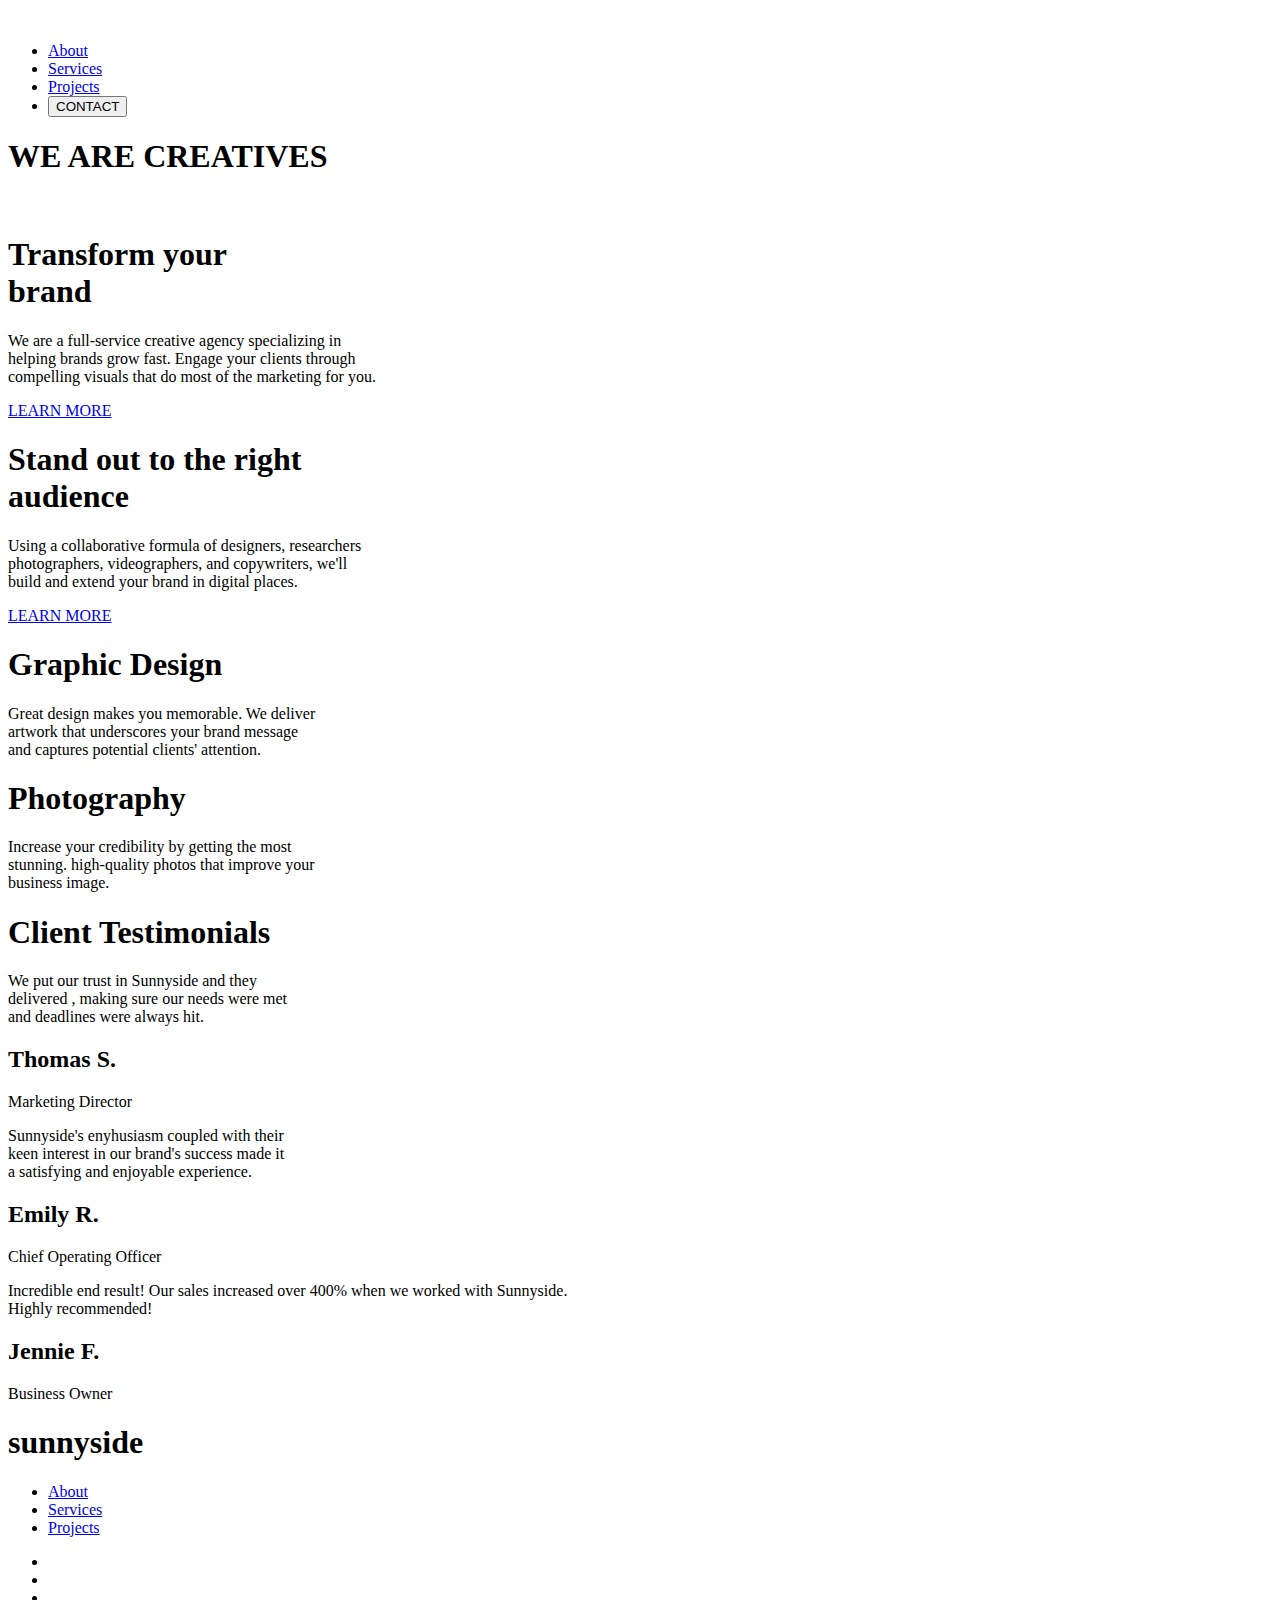
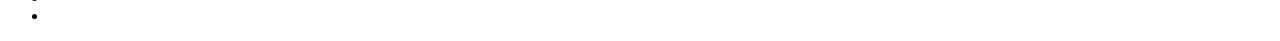
==== public/index.html @ 3454a37b "sunnyside" ====
<!DOCTYPE html>
<html lang="en">
<head>
    <meta charset="UTF-8">
    <link rel='stylesheet' href='/css/sunnyside.css'>
    <meta http-equiv="X-UA-Compatible" content="IE=edge">
    <meta name="viewport" content="width=device-width, initial-scale=1.0">
    <link rel="preconnect" href="https://fonts.googleapis.com">
    <link rel="preconnect" href="https://fonts.gstatic.com" crossorigin>
    <link href="https://fonts.googleapis.com/css2?family=Prompt:ital,wght@0,200;0,300;0,400;0,500;0,600;0,700;1,100;1,300;1,600&display=swap" rel="stylesheet">
    <title>sunnyside</title>
</head>
<body>
    <section class="section-1">
    <header class="header-sec1">
        <a href="#home" class="logo"><img src="/img/projects-img/logo.svg" alt=""></a>
        <nav>
            <ul>
                <li><a href="#about">About</a></li>
                <li><a href="#services">Services</a></li>
                <li><a href="#projects">Projects</a></li>
                <li><button>CONTACT</button></li>
            </ul>
        </nav>
    </header>
    <div class="info-sec1">
        <h1>WE ARE CREATIVES</h1>
        <img src="/img/projects-img/sunnyside/icon-arrow-down.svg" alt="">
    </div>
    </section>
    <section class="about">
        <div id="about" class="grid-container">
            <div class="grid-item item1">
                <h1>Transform your <br>brand</h1>
                <p>We are a full-service creative agency specializing in <br>
                helping brands grow fast. Engage your clients through <br>
                compelling visuals that do most of the marketing for you.</p>
                <a href="#">LEARN MORE</a>
            </div>
            <div class="grid-item item2">
               
            </div>
            <div class="grid-item item3">
                
            </div>
            <div class="grid-item item4">
                <h1>Stand out to the right <br>audience</h1>
                <p>Using a collaborative formula of designers, researchers <br>
                photographers, videographers, and copywriters, we'll<br>
                build and extend your brand in digital places.</p>
                <a href="#">LEARN MORE</a>
            </div>
            <div class="grid-item item5">
                <h1>Graphic Design</h1>
                <p>Great design makes you memorable. We deliver <br>
                artwork that underscores your brand message <br>
                and captures potential clients' attention.</p>
            </div>
            <div class="grid-item item6">
                <h1>Photography</h1>
                <p>Increase your credibility by getting the most <br>
                stunning. high-quality photos that improve your <br>
                business image.</p>
            </div>
        </div>
    </section>
    <section class="Testimonials">
        <h1>Client Testimonials</h1>
        <div class="clients">
            <div class="client-1">
                <div >
                    <div class="client-picture-1"></div>
                    <p>We put our trust in Sunnyside and they <br> delivered
                    , making sure our needs were met <br> and deadlines were always hit.</p>
                    <h2>Thomas S.</h2>
                    <span>Marketing Director</span>
                </div>
            </div>
            <div class="client-2">
                <div>
                    <div class="client-picture-2"></div>
                    <p>Sunnyside's enyhusiasm coupled with their <br> keen interest in our brand's success 
                    made it <br> a satisfying and enjoyable experience.</p>
                    <h2>Emily R.</h2>
                    <span>Chief Operating Officer</span>
                </div>
            </div>
            <div class="client-3">
                <div>
                    <div class="client-picture-3"></div>
                    <p>Incredible end result! Our sales increased over 400% when we worked with Sunnyside. <br>
                    Highly recommended!</p>
                    <h2>Jennie F.</h2>
                    <span>Business Owner</span>
                </div>
            </div>
        </div>
    </section>
    <div class="footer">
        <div class="end-page-img">
            <div class="end-img1"></div>
            <div class="end-img2"></div>
            <div class="end-img3"></div>
            <div class="end-img4"></div>
        </div>
    </div>
    <footer>
        <h1>sunnyside</h1>
        <nav>
            <ul>
                <li><a href="#about">About</a></li>
                <li><a href="#services">Services</a></li>
                <li><a href="#projects">Projects</a></li>
            </ul>
        </nav>
        <nav id="icons-footer">
            <ul>
                <li><a href="facebook.com"><img src="/img/projects-img/sunnyside/icon-facebook.svg" alt=""></a></li>
                <li><a href="facebook.com"><img src="/img/projects-img/sunnyside/icon-instagram.svg" alt=""></a></li>
                <li><a href="facebook.com"><img src="/img/projects-img/sunnyside/icon-twitter.svg" alt=""></a></li>
                <li><a href="facebook.com"><img src="/img/projects-img/sunnyside/icon-pinterest.svg" alt=""></a></li>
            </ul>
        </nav>
    </footer>
</body>
</html>
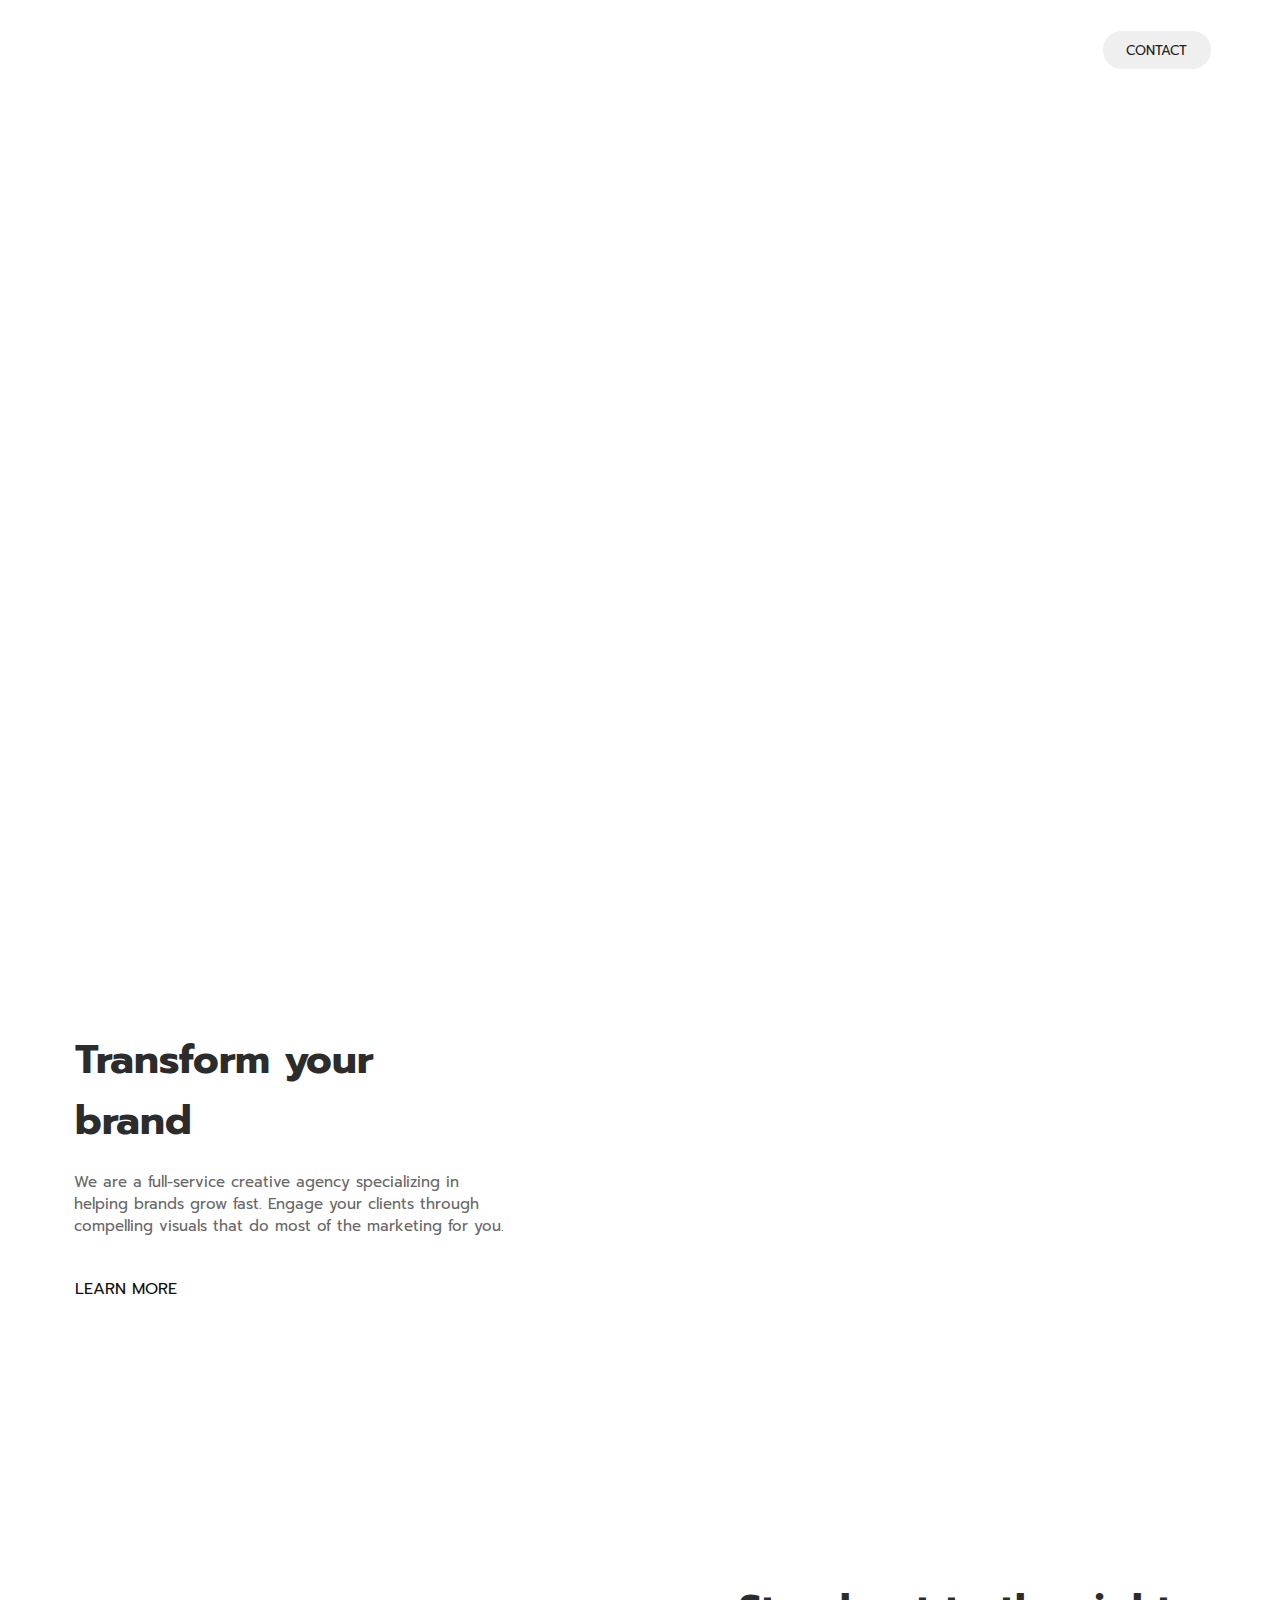
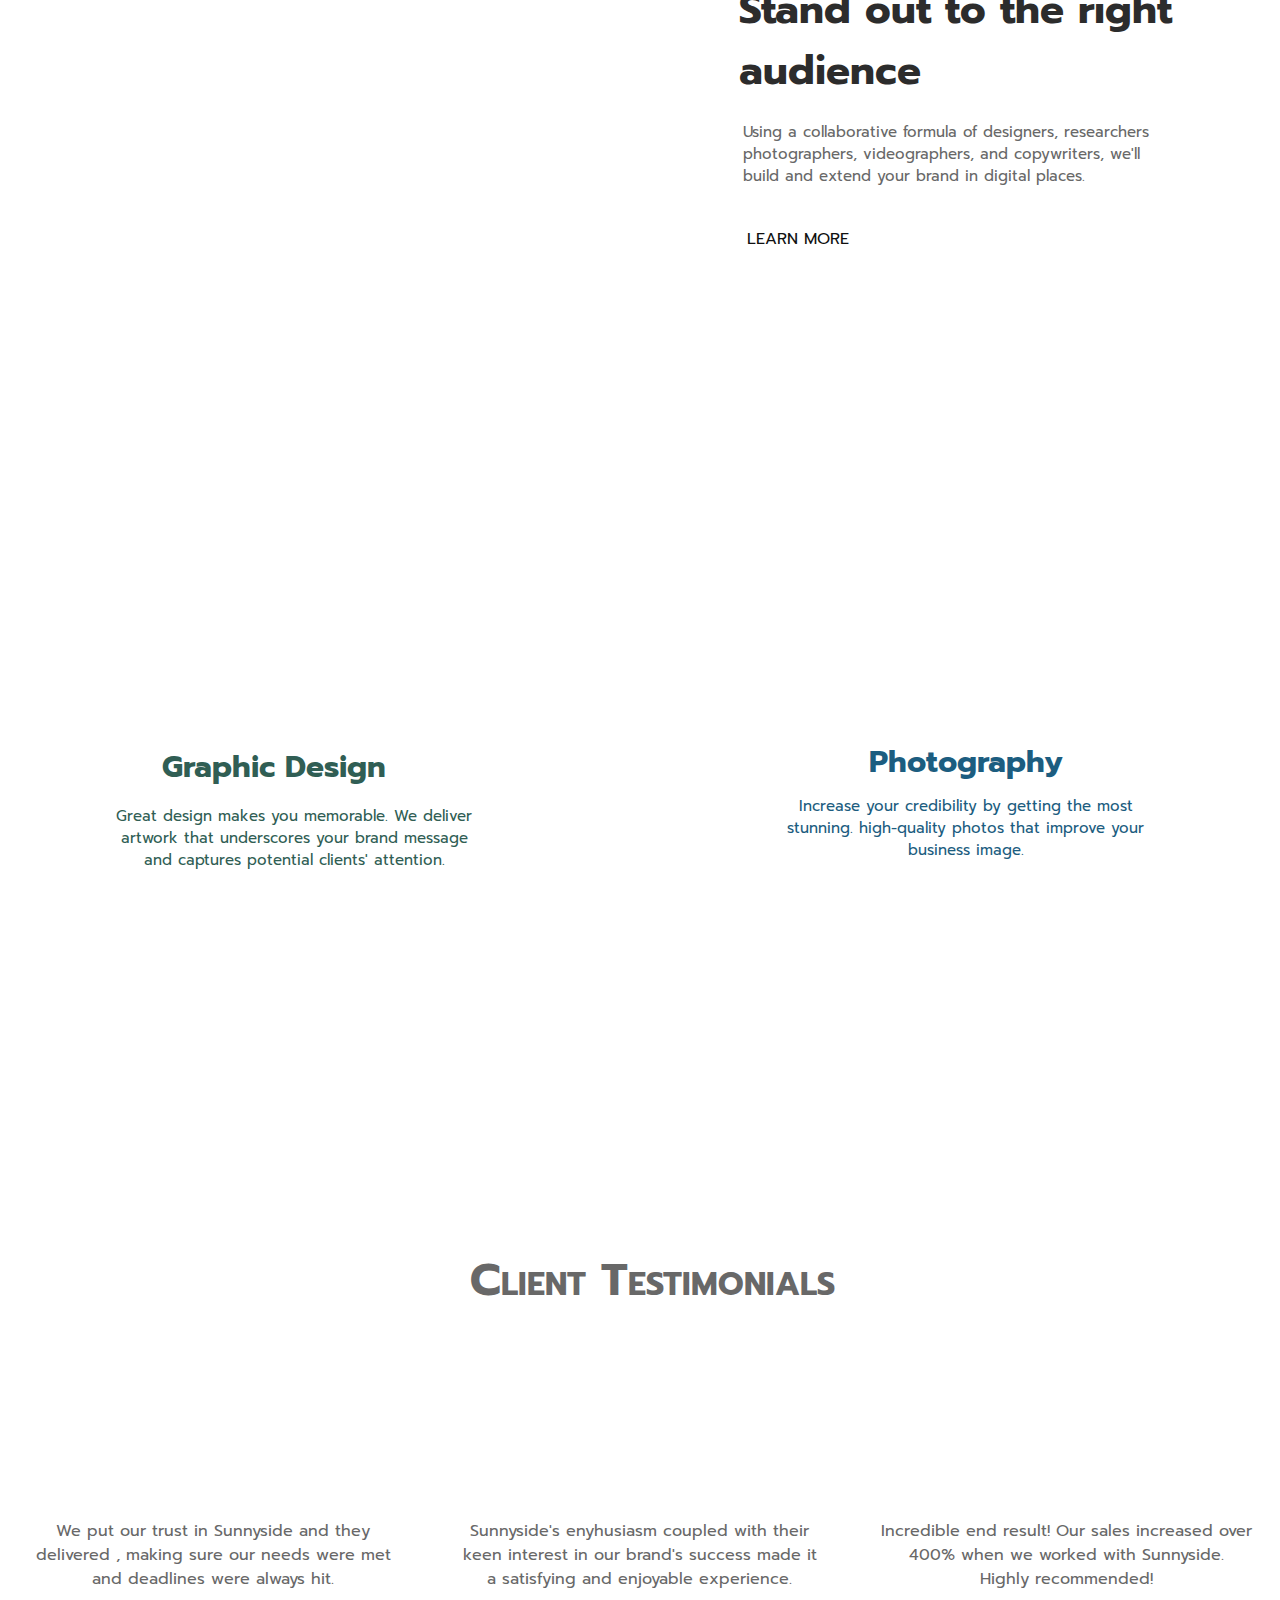
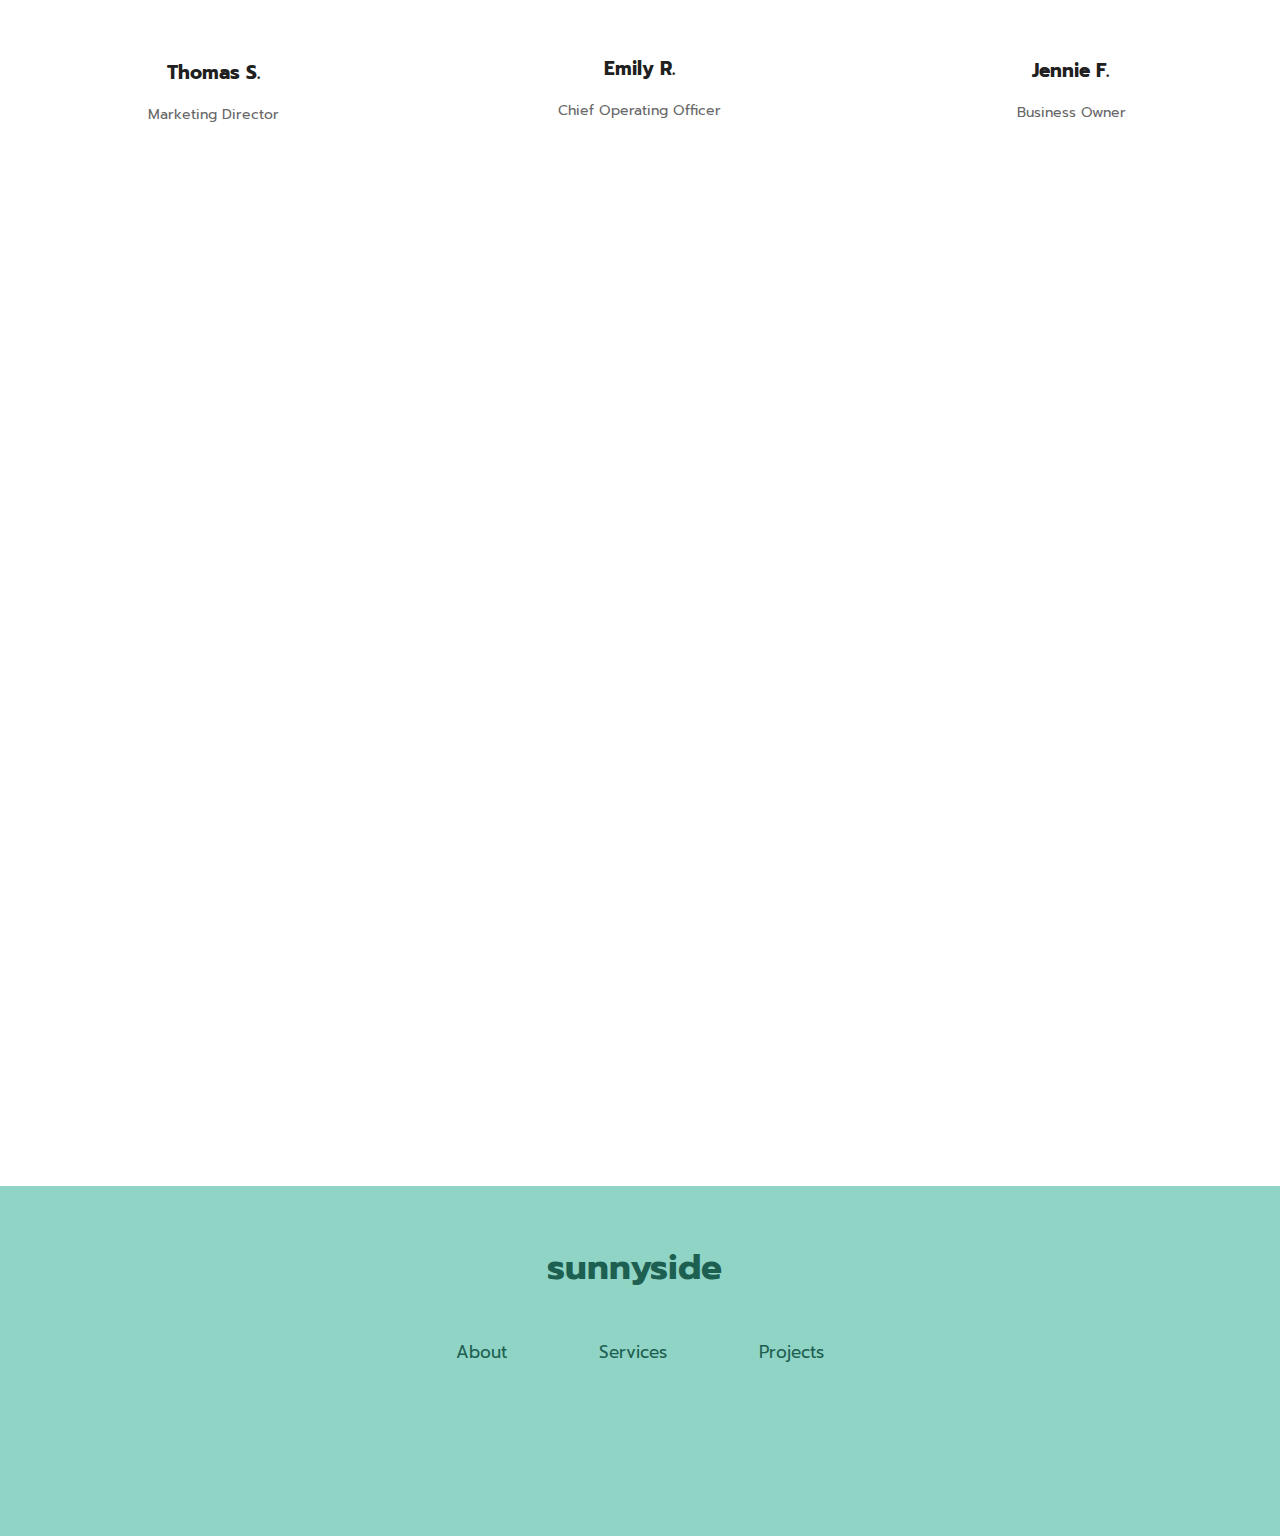
==== commit 7a3e1240: "sunnyside" ====
--- a/public/index.html
+++ b/public/index.html
@@ -1,8 +1,8 @@
 <!DOCTYPE html>
-<html lang="en">
+<html lang="pt-br">
 <head>
     <meta charset="UTF-8">
-    <link rel='stylesheet' href='/css/sunnyside.css'>
+    <link rel='stylesheet' href='style.css'>
     <meta http-equiv="X-UA-Compatible" content="IE=edge">
     <meta name="viewport" content="width=device-width, initial-scale=1.0">
     <link rel="preconnect" href="https://fonts.googleapis.com">
--- a/public/style.css
+++ b/public/style.css
@@ -0,0 +1,522 @@
+* {
+    margin: 0 auto;
+    padding: 0 auto;
+    box-sizing: border-box; 
+    font-family: "Prompt",sans-serif;
+}
+
+.section-1 {
+    width: 100%;
+    height: 100vh;
+
+    background-image: url("/img/projects-img/sunnyside/image-header.jpg");
+    background-size: cover;
+    background-repeat: no-repeat;
+
+}
+
+.header-sec1 .logo {
+    position: relative;
+    right: 165px;
+    
+}
+
+.header-sec1 {
+    width: 100%;
+    height: 100px;
+
+    position: relative;
+    display: flex;
+    align-items: center;
+    justify-content: space-evenly;
+}
+
+.header-sec1 ul {
+    position: relative;
+    left: 130px;
+
+    display: flex;
+    align-items: center;
+    justify-content: center;
+
+    
+    list-style: none;
+}
+
+.header-sec1 ul li a{
+    position: relative;
+    display: flex;
+    align-items: center;
+    justify-content: center;
+
+    margin-right: 50px;
+
+    text-decoration: none;
+    color: #fff;
+    font-size: 17px;
+    font-weight: 500;
+}
+
+.header-sec1 button {
+    color: #202020;
+
+
+    width: 110px;
+    height: 40px;
+
+    
+    border:  solid 0.5mm #fff;
+    border-radius: 50px;
+}
+
+.info-sec1 {
+    width: 600px;
+    position: relative;
+    
+    display: flex;
+    flex-direction: column;
+    align-items: center;
+}
+
+.info-sec1 h1 {
+    width: 600px;
+
+    position: relative;
+    top: 70px;
+    left: 20px;    
+    font-style: italic;
+    font-size: 57px;
+    color: #fff;
+}
+
+.info-sec1 img {
+    position: relative;
+    top: 140px;
+    
+}
+
+.about {
+    width: 100%;
+    height: 100vh;
+}
+
+.grid-container {
+    
+    display: grid;
+    justify-content: center;
+    grid-gap: 0;
+    grid-template-columns: 1fr 1fr ;
+    grid-template-rows: 1fr 1fr 1fr;
+   
+}
+
+.item1 {
+    display: flex;
+    align-items: center;
+    justify-content: center;
+    flex-direction: column;
+}
+
+.item1 h1 {
+    font-weight: bold;
+    font-size: 40px;
+    color: rgb(44, 44, 44);
+    position: relative;
+    right: 80px;
+    bottom: 40px;
+}
+
+.item1 p {
+    color: rgb(104, 104, 104);
+    position: relative;
+    font-size: 15px;
+    right: 15px;
+    bottom: 20px;
+}
+
+.item1 a {
+    position: relative;
+    right: 178px;
+    top: 20px;
+    color: rgb(17, 17, 17);
+    text-decoration: none;
+}
+
+.item4 {
+    display: flex;
+    align-items: center;
+    justify-content: center;
+    flex-direction: column;
+}
+
+.item4 {
+    display: flex;
+    align-items: center;
+    justify-content: center;
+    flex-direction: column;
+}
+
+.item4 h1 {
+    font-weight: bold;
+    font-size: 40px;
+    color: rgb(44, 44, 44);
+    position: relative;
+    right: 20px;
+    bottom: 40px;
+}
+
+.item4 p {
+    color: rgb(104, 104, 104);
+    position: relative;
+    font-size: 15px;
+    right: 30px;
+    bottom: 20px;
+}
+
+.item4 a {
+    position: relative;
+    right: 178px;
+    top: 20px;
+    color: rgb(17, 17, 17);
+    text-decoration: none;
+}
+
+
+
+.item2 {
+   width: 670px;
+   height: 550px;
+   background-image: url("/img/projects-img/sunnyside/image-stand-out.jpg");
+   background-size: cover;
+   background-repeat: no-repeat;
+}
+
+.item3 {
+    width: 671px;
+    height: 550px;
+    background-image: url("/img/projects-img/sunnyside/image-transform.jpg");
+    background-size: cover;
+    background-repeat: no-repeat;
+}
+
+.item5 {
+    width: 671px;
+    height: 550px;
+    background-image: url("/img/projects-img/sunnyside/image-graphic-design.jpg");
+    background-size: cover;
+    background-repeat: no-repeat;
+}
+
+.item5 {
+    display: flex;
+    align-items: center;
+    justify-content: center;
+    flex-direction: column;
+}
+
+.item5 h1 {
+    font-weight: bold;
+    font-size: 30px;
+    color: #305e54;
+    position: relative;
+    right: 30px;
+    top: 125px;
+}
+
+.item5 p {
+    color: #305e54;
+    position: relative;
+    right: 10px;
+    top: 140px;
+    font-size: 15px;
+    text-align:center;
+
+}
+
+
+.item6 {
+    width: 672px;
+    height: 550px;
+    background-image: url("/img/projects-img/sunnyside/image-photography.jpg");
+    background-size: cover;
+    background-repeat: no-repeat;
+}
+
+.item6 {
+    display: flex;
+    align-items: center;
+    justify-content: center;
+    flex-direction: column;
+}
+
+.item6 h1 {
+    font-weight: bold;
+    font-size: 30px;
+    color:#1c5d80;
+    position: relative;
+    right: 10px;
+    top: 120px;
+}
+
+.item6 p {
+    color: #1c5d80;
+    position: relative;
+    right: 10px;
+    top: 130px;
+    font-size: 15px;
+    text-align:center;
+}
+
+.Testimonials {
+    position: relative;
+    top: 986px;
+    width: 100%;
+    height: 100vh;
+}
+
+.Testimonials h1 {
+    position: relative;
+    top: 60px;
+    left: 50px;
+    width: 440px;
+
+    color: rgb(104, 104, 104);
+    font-size: 45px;
+    font-variant: small-caps;
+}
+
+.clients {
+    display: flex;
+    align-items: center;
+    justify-content: center;
+    flex-direction: row;
+    
+    max-width: 1343px;
+}
+.client-1, .client-2, .client-3 {
+    position: relative;
+    top: 105px;
+    width: 400px;
+    height: 500px;
+    
+}
+
+
+.client-picture-1 {
+    background-image: url(/img/projects-img/sunnyside/image-thomas.jpg);
+    background-size: cover;
+    border-radius: 50px;
+    width: 100px;
+    height: 100px;
+    margin-bottom: 60px;
+}
+
+.client-picture-2 {
+    background-image: url(/img/projects-img/sunnyside/image-emily.jpg);
+    background-size: cover;
+    border-radius: 50px;
+    width: 100px;
+    height: 100px;
+    margin-bottom: 60px;
+}
+
+.client-picture-3 {
+    background-image: url(/img/projects-img/sunnyside/image-jennie.jpg);
+    background-size: cover;
+    border-radius: 50px;
+    width: 100px;
+    height: 100px;
+    margin-bottom: 60px;
+}
+
+.client-1 h2 {
+    position: relative;
+    top: 67px;
+    
+
+    font-size: 19px;
+    color: #202020 ;
+
+}
+
+.client-2 h2 {
+    position: relative;
+    top: 63px;
+    
+
+    font-size: 19px;
+    color: #202020 ;
+
+}
+
+.client-3 h2 {
+    position: relative;
+    top: 65px;
+    left: 15px;
+    max-width: 100px;
+
+    font-size: 19px;
+    color: #202020 ;
+}
+
+.client-1 span {
+    position: relative;
+    top: 82px;
+    
+
+    font-size: 14px;
+    color: rgb(104, 104, 104);
+
+
+}
+
+.client-2 span {
+    position: relative;
+    top: 78px;
+    
+
+    font-size: 14px;
+    color: rgb(104, 104, 104);
+
+
+}
+
+.client-3 span {
+    position: relative;
+    top: 80px;
+    left: 150px;
+
+    font-size: 14px;
+    color: rgb(104, 104, 104);
+
+}
+
+.client-1, .client-2,.client-3 p {
+    text-align:center;
+    color: rgb(104, 104, 104);
+
+}
+
+.footer {
+    width: 100%;
+    height: 100vh;
+
+    display: flex;
+    align-items: center;
+    justify-content: center;
+}
+
+.end-page-img {
+    position: relative;
+    top: 950px;
+    width: 100%;
+    height: 300px;
+    display: flex;
+    align-items: center;
+    justify-content: center;
+}
+
+.end-img1 {
+    position: relative;
+    bottom: 7px;
+   
+    width: 355px;
+    height: 450px;
+    background-image: url(/img/projects-img/sunnyside/image-gallery-milkbottles.jpg);
+    background-size: 100%;
+    background-repeat: no-repeat;
+
+}
+
+.end-img2 {
+    position: relative;
+    bottom: 7px;
+    
+    width: 355px;
+    height: 450px;
+    background-image: url(/img/projects-img/sunnyside/image-gallery-orange.jpg);
+    background-size: 100%;
+    background-repeat: no-repeat;
+
+}
+
+.end-img3 {
+    position: relative;
+    bottom: 7px;
+    
+    width: 355px;
+    height: 450px;
+    background-image: url(/img/projects-img/sunnyside/image-gallery-cone.jpg);
+    background-size: 100%;
+    background-repeat: no-repeat;
+
+}
+
+.end-img4 {
+    position: relative;
+    bottom: 7px;
+    
+    width: 355px;
+    height: 450px;
+    background-image: url(/img/projects-img/sunnyside/image-gallery-sugarcubes.jpg);
+    background-size: 100%;
+    background-repeat: no-repeat;
+
+}
+
+footer {
+    width: 100%;
+    height: 350px;
+    position: relative; 
+    top: 786px;
+
+    background-color: #90d4c5;
+    
+}
+
+footer h1 {
+    width: 200px;
+    position: relative;
+    left: 7px;
+    top: 55px;
+
+    font-size: 35px;
+    color: #1d5f51;
+}
+
+footer ul {
+    position: relative;
+    top: 100px;
+    right: 20px;
+    width: 500px;
+    
+    display: flex;
+    align-items: center;
+    justify-content: center;
+    
+    list-style: none;
+}
+
+
+
+footer ul li a{
+    position: relative;
+    
+    display: flex;
+    align-items: center;
+    justify-content: center;
+
+   
+
+    text-decoration: none;
+    color: #1d5f51;
+    font-size: 17px;
+    
+}
+
+#icons-footer ul{
+    position: relative;
+    top: 195px;
+    
+    width: 250px;
+}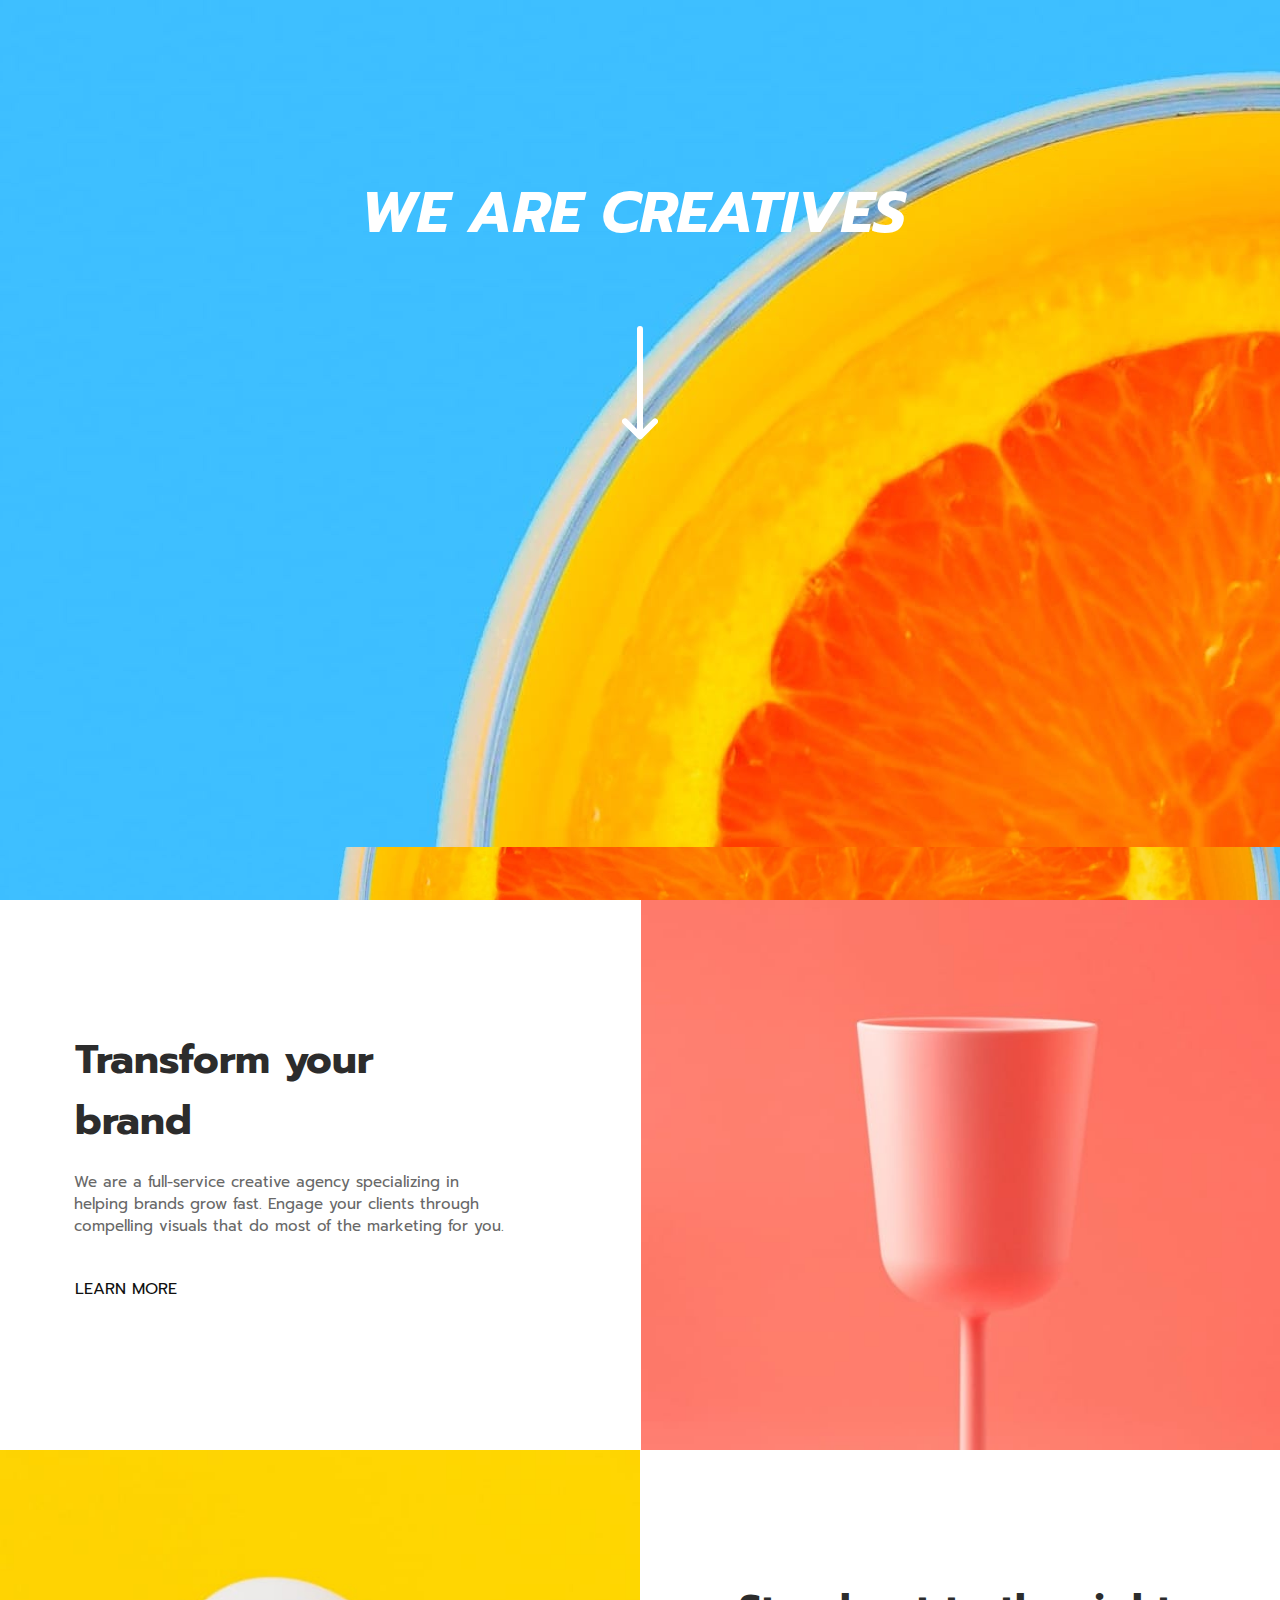
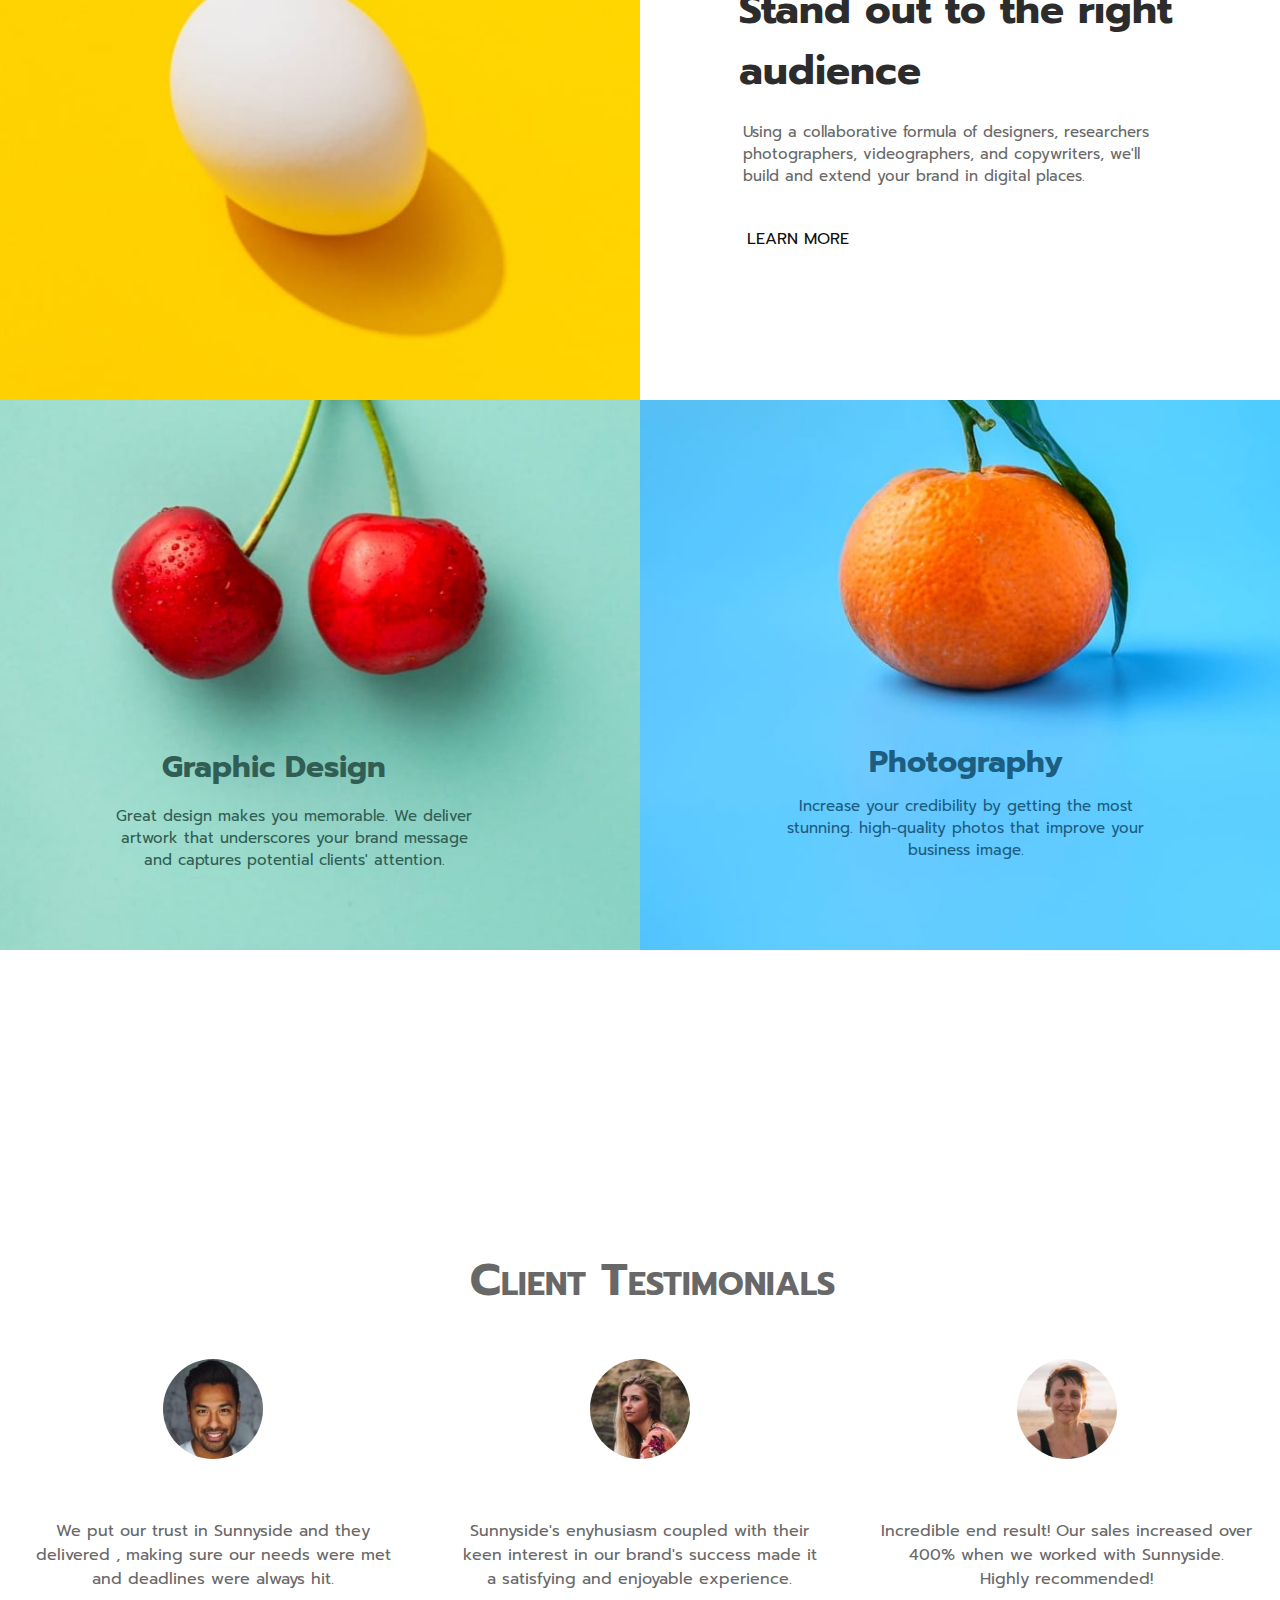
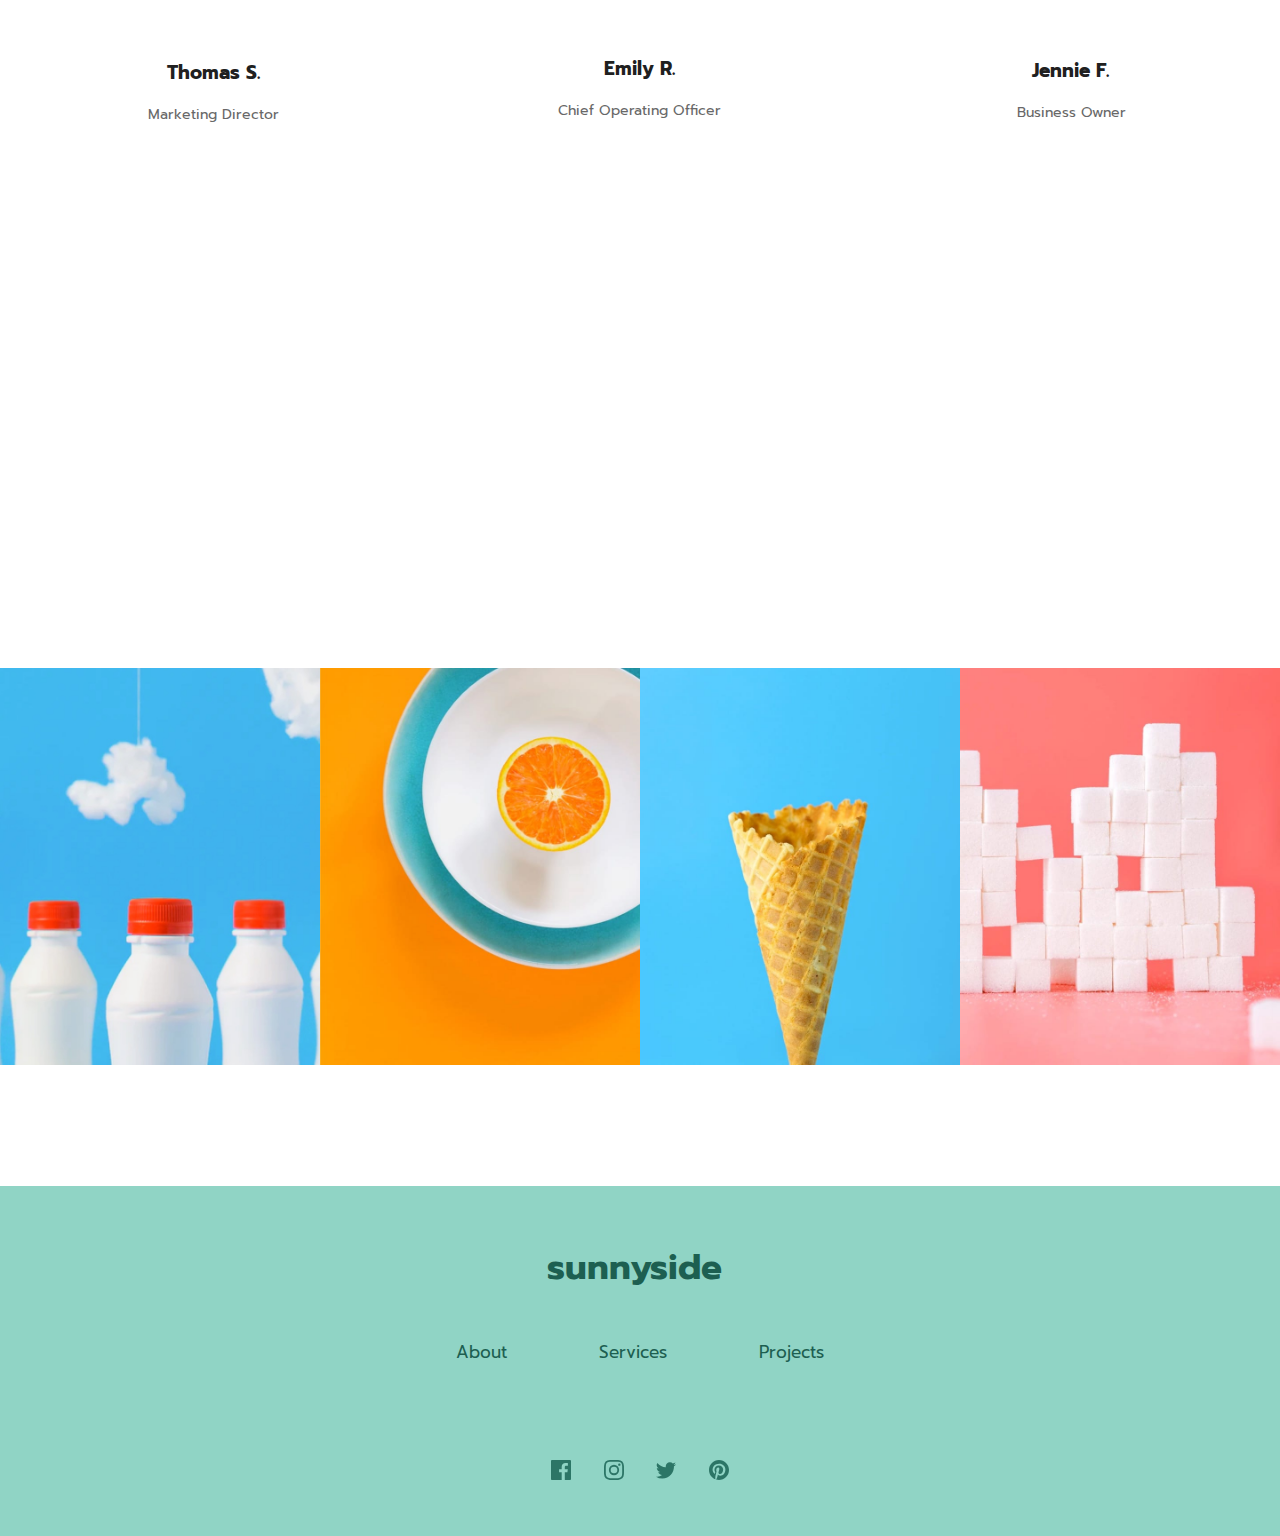
==== commit 689b24f4: "sunnyside" ====
--- a/public/index.html
+++ b/public/index.html
@@ -2,7 +2,7 @@
 <html lang="pt-br">
 <head>
     <meta charset="UTF-8">
-    <link rel='stylesheet' href='style.css'>
+    <link rel='stylesheet' href='./style.css'>
     <meta http-equiv="X-UA-Compatible" content="IE=edge">
     <meta name="viewport" content="width=device-width, initial-scale=1.0">
     <link rel="preconnect" href="https://fonts.googleapis.com">
@@ -13,7 +13,7 @@
 <body>
     <section class="section-1">
     <header class="header-sec1">
-        <a href="#home" class="logo"><img src="/img/projects-img/logo.svg" alt=""></a>
+        <a href="#home" class="logo"><img src="./images/image-header.jpg" alt=""></a>
         <nav>
             <ul>
                 <li><a href="#about">About</a></li>
@@ -25,7 +25,7 @@
     </header>
     <div class="info-sec1">
         <h1>WE ARE CREATIVES</h1>
-        <img src="/img/projects-img/sunnyside/icon-arrow-down.svg" alt="">
+        <img src="./images/icon-arrow-down.svg" alt="">
     </div>
     </section>
     <section class="about">
@@ -115,10 +115,10 @@
         </nav>
         <nav id="icons-footer">
             <ul>
-                <li><a href="facebook.com"><img src="/img/projects-img/sunnyside/icon-facebook.svg" alt=""></a></li>
-                <li><a href="facebook.com"><img src="/img/projects-img/sunnyside/icon-instagram.svg" alt=""></a></li>
-                <li><a href="facebook.com"><img src="/img/projects-img/sunnyside/icon-twitter.svg" alt=""></a></li>
-                <li><a href="facebook.com"><img src="/img/projects-img/sunnyside/icon-pinterest.svg" alt=""></a></li>
+                <li><a href="facebook.com"><img src="./images/icon-facebook.svg" alt=""></a></li>
+                <li><a href="facebook.com"><img src="./images/icon-instagram.svg" alt=""></a></li>
+                <li><a href="facebook.com"><img src="./images/icon-twitter.svg" alt=""></a></li>
+                <li><a href="facebook.com"><img src="./images/icon-pinterest.svg" alt=""></a></li>
             </ul>
         </nav>
     </footer>
--- a/public/style.css
+++ b/public/style.css
@@ -9,7 +9,7 @@
     width: 100%;
     height: 100vh;
 
-    background-image: url("/img/projects-img/sunnyside/image-header.jpg");
+    background-image: url("./images/image-header.jpg");
     background-size: cover;
     background-repeat: no-repeat;
 
@@ -186,7 +186,7 @@
 .item2 {
    width: 670px;
    height: 550px;
-   background-image: url("/img/projects-img/sunnyside/image-stand-out.jpg");
+   background-image: url("./images/image-stand-out.jpg");
    background-size: cover;
    background-repeat: no-repeat;
 }
@@ -194,7 +194,7 @@
 .item3 {
     width: 671px;
     height: 550px;
-    background-image: url("/img/projects-img/sunnyside/image-transform.jpg");
+    background-image: url("./images/image-transform.jpg");
     background-size: cover;
     background-repeat: no-repeat;
 }
@@ -202,7 +202,7 @@
 .item5 {
     width: 671px;
     height: 550px;
-    background-image: url("/img/projects-img/sunnyside/image-graphic-design.jpg");
+    background-image: url("./images/image-graphic-design.jpg");
     background-size: cover;
     background-repeat: no-repeat;
 }
@@ -237,7 +237,7 @@
 .item6 {
     width: 672px;
     height: 550px;
-    background-image: url("/img/projects-img/sunnyside/image-photography.jpg");
+    background-image: url("./images/image-photography.jpg");
     background-size: cover;
     background-repeat: no-repeat;
 }
@@ -303,7 +303,7 @@
 
 
 .client-picture-1 {
-    background-image: url(/img/projects-img/sunnyside/image-thomas.jpg);
+    background-image: url(./images/image-thomas.jpg);
     background-size: cover;
     border-radius: 50px;
     width: 100px;
@@ -312,7 +312,7 @@
 }
 
 .client-picture-2 {
-    background-image: url(/img/projects-img/sunnyside/image-emily.jpg);
+    background-image: url(./images/image-emily.jpg);
     background-size: cover;
     border-radius: 50px;
     width: 100px;
@@ -321,7 +321,7 @@
 }
 
 .client-picture-3 {
-    background-image: url(/img/projects-img/sunnyside/image-jennie.jpg);
+    background-image: url(./images/image-jennie.jpg);
     background-size: cover;
     border-radius: 50px;
     width: 100px;
@@ -422,7 +422,7 @@
    
     width: 355px;
     height: 450px;
-    background-image: url(/img/projects-img/sunnyside/image-gallery-milkbottles.jpg);
+    background-image: url(./images/image-gallery-milkbottles.jpg);
     background-size: 100%;
     background-repeat: no-repeat;
 
@@ -434,7 +434,7 @@
     
     width: 355px;
     height: 450px;
-    background-image: url(/img/projects-img/sunnyside/image-gallery-orange.jpg);
+    background-image: url(./images/image-gallery-orange.jpg);
     background-size: 100%;
     background-repeat: no-repeat;
 
@@ -446,7 +446,7 @@
     
     width: 355px;
     height: 450px;
-    background-image: url(/img/projects-img/sunnyside/image-gallery-cone.jpg);
+    background-image: url(./images/image-gallery-cone.jpg);
     background-size: 100%;
     background-repeat: no-repeat;
 
@@ -458,7 +458,7 @@
     
     width: 355px;
     height: 450px;
-    background-image: url(/img/projects-img/sunnyside/image-gallery-sugarcubes.jpg);
+    background-image: url(./images/image-gallery-sugarcubes.jpg);
     background-size: 100%;
     background-repeat: no-repeat;
 
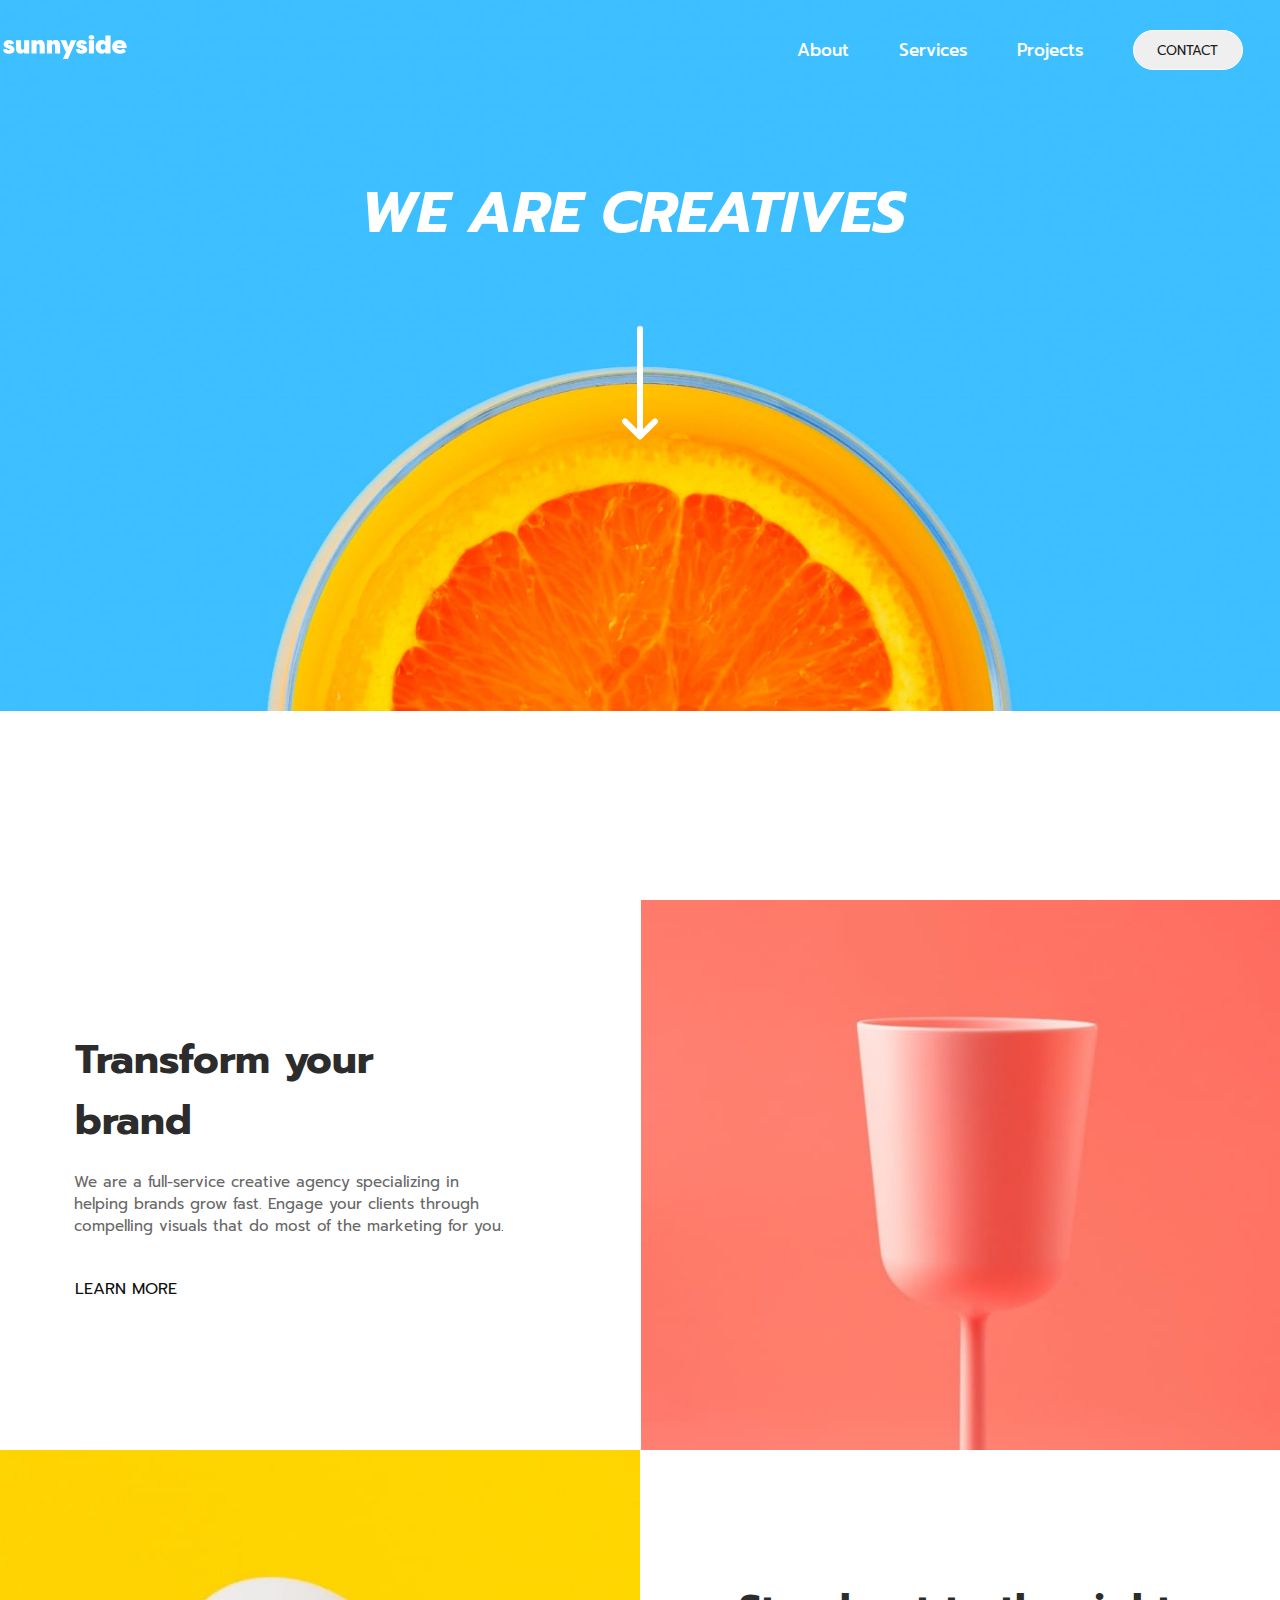
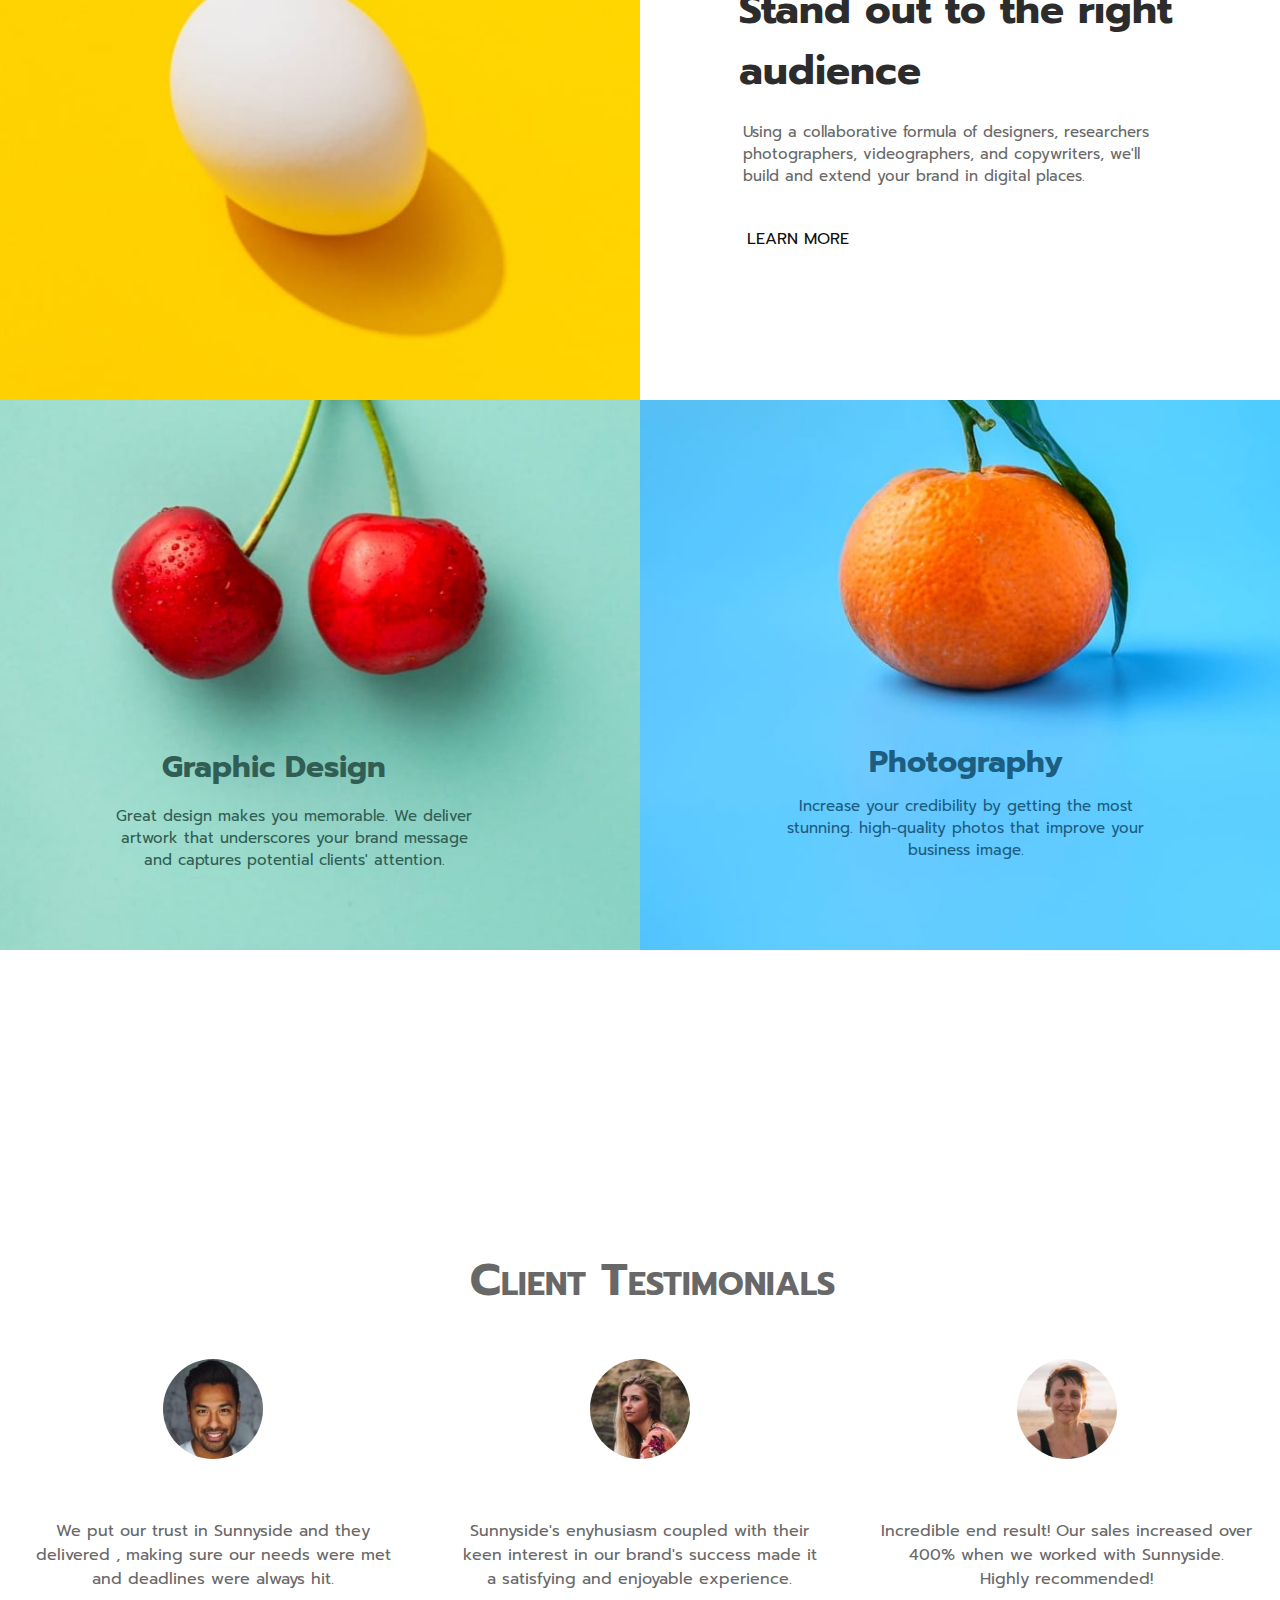
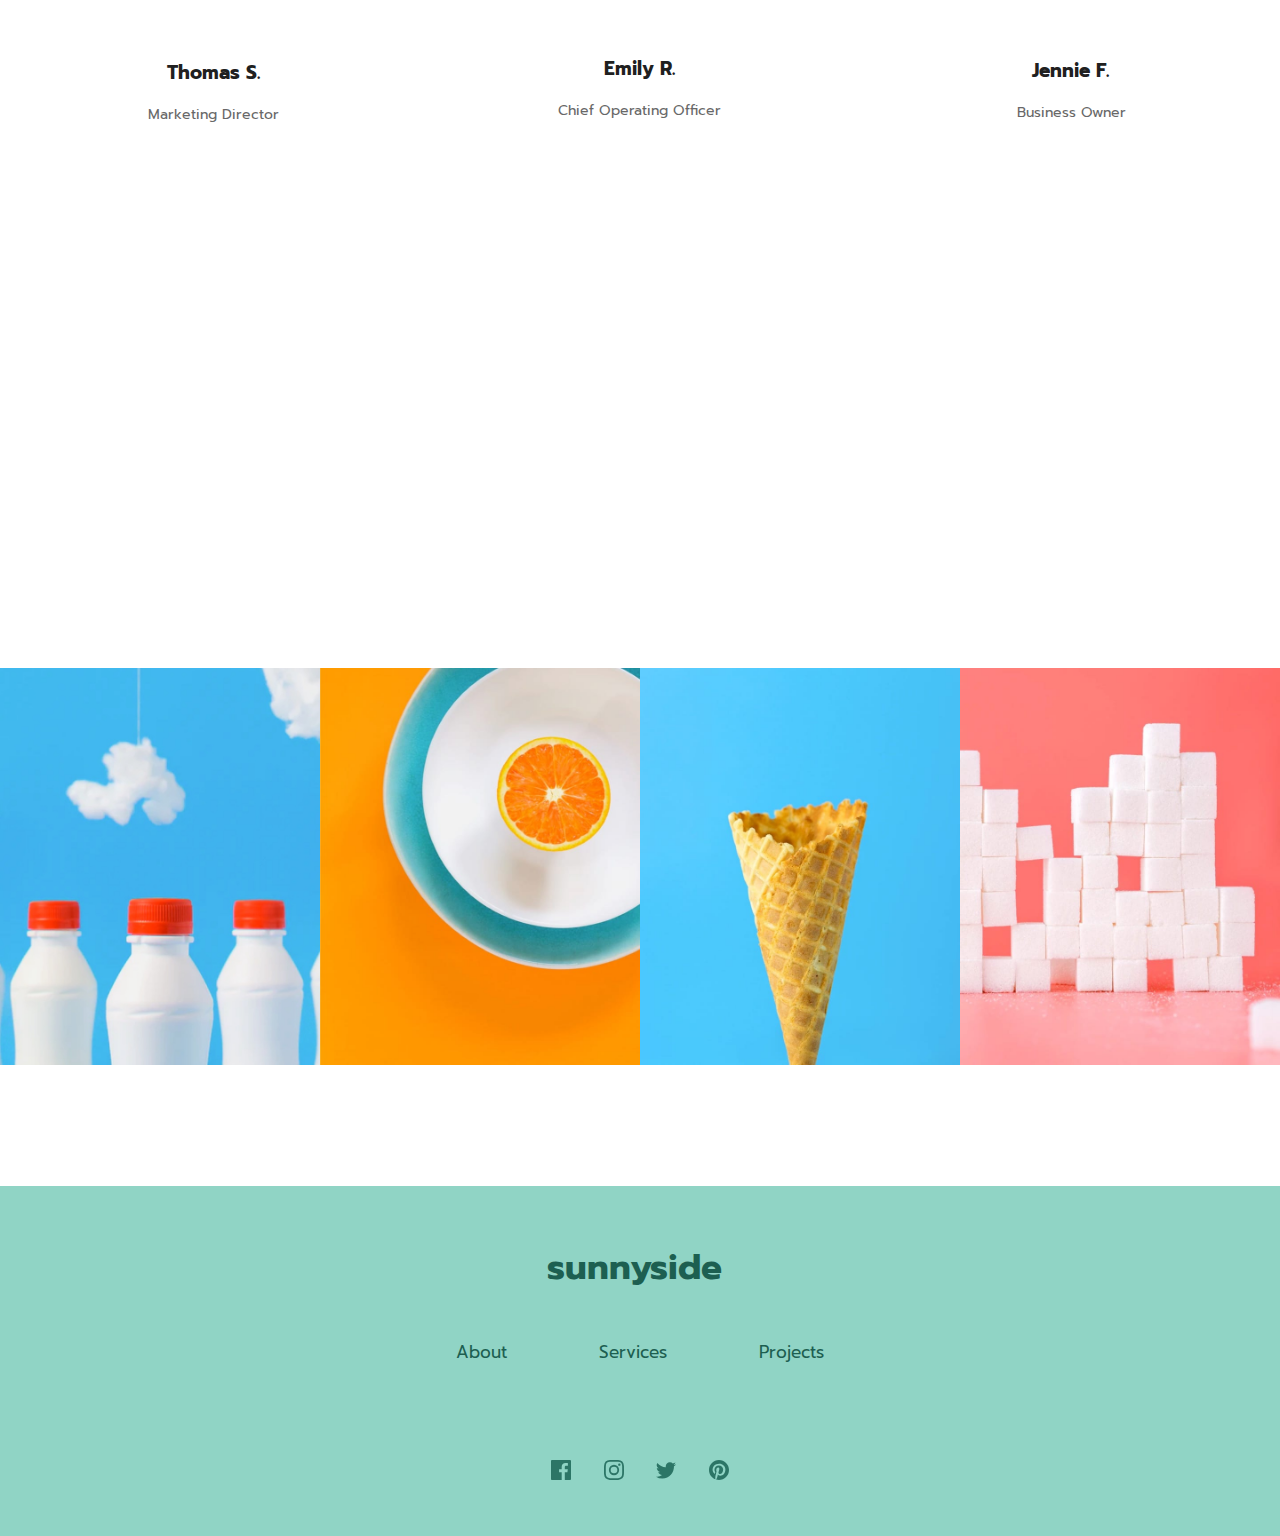
==== commit eb58a503: "sunnyside" ====
--- a/public/index.html
+++ b/public/index.html
@@ -13,7 +13,7 @@
 <body>
     <section class="section-1">
     <header class="header-sec1">
-        <a href="#home" class="logo"><img src="./images/image-header.jpg" alt=""></a>
+        <a href="#home" class="logo"><img src="./images/logo.svg" alt=""></a>
         <nav>
             <ul>
                 <li><a href="#about">About</a></li>
--- a/public/style.css
+++ b/public/style.css
@@ -10,7 +10,7 @@
     height: 100vh;
 
     background-image: url("./images/image-header.jpg");
-    background-size: cover;
+    background-size: 100%;
     background-repeat: no-repeat;
 
 }
